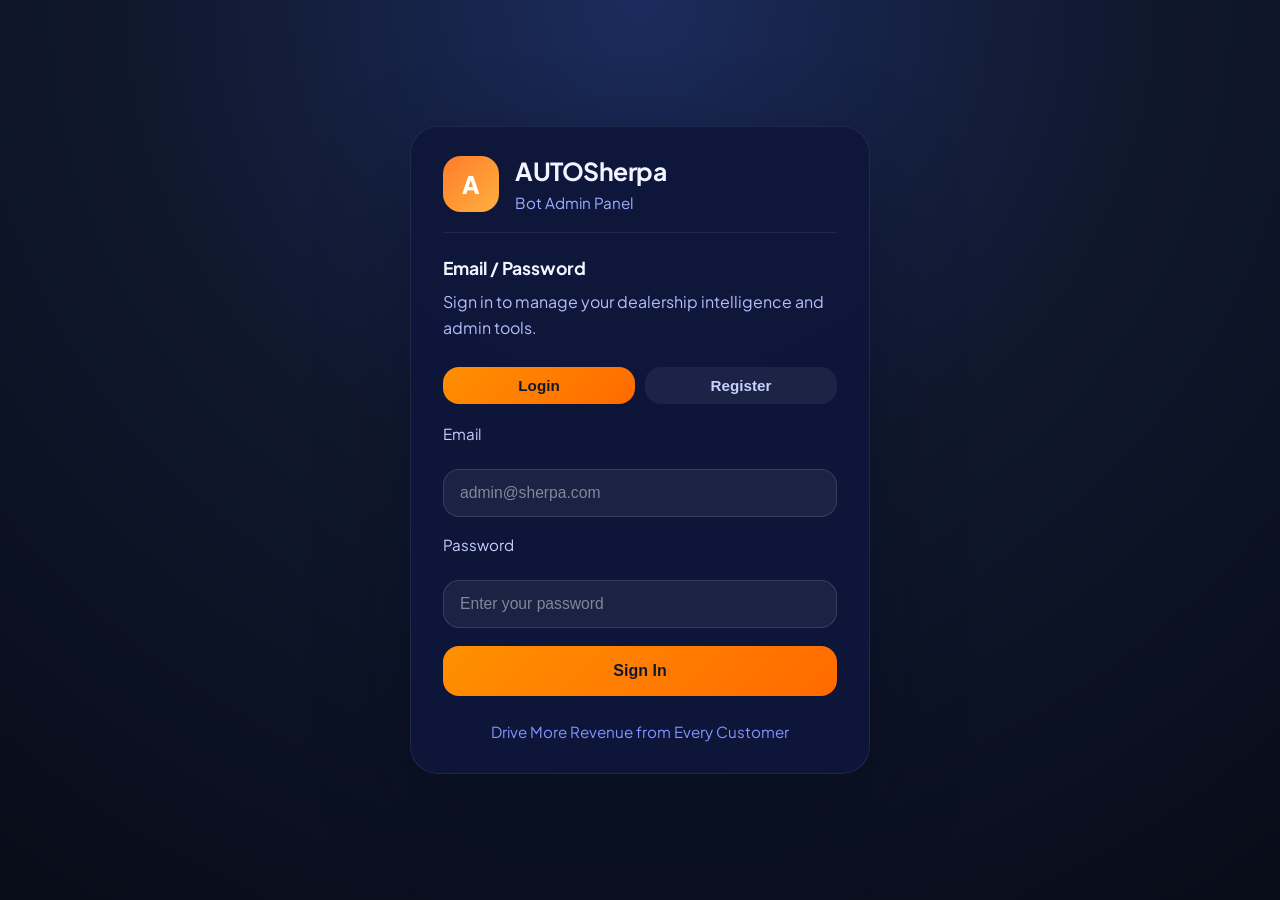
==== frontend/index.html @ aecf089c "Initial commit for AutoSherpa Car Point" ====
<!DOCTYPE html>
<html lang="en">
<head>
  <meta charset="UTF-8">
  <title>AutoSherpa Ops · Modern Dashboard</title>
  <link rel="stylesheet" href="css/index.css">
  <meta name="viewport" content="width=device-width, initial-scale=1.0">
  <link rel="preconnect" href="https://fonts.googleapis.com">
  <link rel="preconnect" href="https://fonts.gstatic.com" crossorigin>
  <link href="https://fonts.googleapis.com/css2?family=Plus+Jakarta+Sans:wght@400;500;600;700;800&display=swap" rel="stylesheet">
</head>
<body>
  <div class="app">
    <div class="sidebar-overlay" id="sidebarOverlay"></div>
    <header class="mobile-header">
      <button class="menu-toggle" id="menuToggle">☰</button>
      <div class="mobile-brand">AutoSherpa</div>
      <div style="width: 24px;"></div> <!-- Spacer -->
    </header>

    <aside class="sidebar">
      <div class="brand">
        <div class="logo">
          <div class="logo-icon">A</div>
          <div class="logo-text">
            AutoSherpa
            <span>Car Point</span>
          </div>
        </div>
      </div>
      
      <nav class="nav">
        <a href="index.html" class="nav-item active">
          <div class="nav-icon">🏠</div>
          <div class="nav-content">
            <strong>Dashboard</strong>
            <small>Overview</small>
          </div>
        </a>

        <a href="sales.html" class="nav-item">
          <div class="nav-icon">🚗</div>
          <div class="nav-content">
            <strong>New Car Inventory</strong>
            <small>List & Upload</small>
          </div>
        </a>

        <a href="usedcar.html" class="nav-item">
          <div class="nav-icon">🚙</div>
          <div class="nav-content">
            <strong>Used Car Inventory</strong>
            <small>Pre-owned</small>
          </div>
        </a>

        <a href="service.html" class="nav-item">
          <div class="nav-icon">🔧</div>
          <div class="nav-content">
            <strong>Service Data</strong>
            <small>History & Reports</small>
          </div>
        </a>

        <a href="insurance.html" class="nav-item">
          <div class="nav-icon">🛡️</div>
          <div class="nav-content">
            <strong>Insurance Data</strong>
            <small>Policies & Renewals</small>
          </div>
        </a>

        <a href="refinancing.html" class="nav-item">
          <div class="nav-icon">💼</div>
          <div class="nav-content">
            <strong>Refinancing</strong>
            <small>Loan Options</small>
          </div>
        </a>

        <a href="history.html" class="nav-item">
          <div class="nav-icon">🕘</div>
          <div class="nav-content">
            <strong>History</strong>
            <small>User Chat Logs</small>
          </div>
        </a>

        <a href="aboutus.html" class="nav-item">
          <div class="nav-icon">ℹ️</div>
          <div class="nav-content">
            <strong>About Us</strong>
            <small>Dealership Info</small>
          </div>
        </a>

        <a href="locations.html" class="nav-item">
          <div class="nav-icon">📍</div>
          <div class="nav-content">
            <strong>Contact & Locations</strong>
            <small>Store Details</small>
          </div>
        </a>
      </nav>
      <div class="sidebar-footer">
        <a href="login.html" class="nav-item logout-item">
          <div class="nav-icon">🚪</div>
          <div class="nav-content">
            <strong>Logout</strong>
            <small>Sign out</small>
          </div>
        </a>
      </div>
    </aside>

    <main class="main">
      <!-- Main Dashboard Overview Container -->
      <div id="dashboardOverview">
        <div class="header">
          <div class="header-flex">
            <div class="header-content">
              <h1>
                Welcome back,
                <span class="header-highlight">AutoSherpa</span>
              </h1>
              <p>Your dealership operations at a glance. Track performance, manage inventory, and drive growth.</p>
              
              <!-- Period Selector -->
              <div class="period-selector">
                <button onclick="changePeriod('today')" class="period-btn active" id="periodTodayBtn">
                  📅 Today
                </button>
                <button onclick="changePeriod('yesterday')" class="period-btn" id="periodYesterdayBtn">
                  📆 Yesterday
                </button>
                <button onclick="changePeriod('week')" class="period-btn" id="periodWeekBtn">
                  📊 Last 7 Days
                </button>
                <button onclick="changePeriod('15days')" class="period-btn" id="period15DaysBtn">
                  📈 Last 15 Days
                </button>
              </div>
            </div>
            <div class="header-right">
              <button class="action-trigger-btn" onclick="showAppointmentsView()">
                <span class="btn-icon">📅</span>
                <span class="btn-text">Test Drives & Appointments</span>
              </button>
            </div>
          </div>
        </div>

        <div class="dashboard-top-card">
          <div class="dash-grid">
            <div class="dash-card">
              <div class="dash-card-heading">🚗 Sales Enquiry</div>
              <div class="dash-card-value" id="salesEnq">0</div>
              <div class="dash-card-trend" id="salesTrend"></div>
            </div>
            <div class="dash-card">
              <div class="dash-card-heading">🚙 Used Car Enquiry</div>
              <div class="dash-card-value" id="usedEnq">0</div>
              <div class="dash-card-trend" id="usedTrend"></div>
            </div>
            <div class="dash-card">
              <div class="dash-card-heading">🔧 Service Enquiry</div>
              <div class="dash-card-value" id="serviceEnq">0</div>
              <div class="dash-card-trend" id="serviceTrend"></div>
            </div>
          </div>

          <div class="dash-grid">
            <div class="dash-card">
              <div class="dash-card-heading">🛡️ Insurance Enquiry</div>
              <div class="dash-card-value" id="insuranceEnq">0</div>
              <div class="dash-card-trend" id="insuranceTrend"></div>
            </div>
            <div class="dash-card">
              <div class="dash-card-heading">💼 Refinancing Enquiry</div>
              <div class="dash-card-value" id="refinancingEnq">0</div>
              <div class="dash-card-trend" id="refinancingTrend"></div>
            </div>
            <div class="dash-card">
              <div class="dash-card-heading">ℹ️ About Us Enquiry</div>
              <div class="dash-card-value" id="aboutUsEnq">0</div>
              <div class="dash-card-trend" id="aboutUsTrend"></div>
            </div>
          </div>

          <div class="dash-grid single-row">
            <div class="dash-card large-card">
              <div class="dash-card-heading">📍 Contact Enquiry</div>
              <div class="dash-card-value" id="contactEnq">0</div>
              <div class="dash-card-trend" id="contactTrend"></div>
            </div>
          </div>
        </div>

        <div class="card trend-card">
          <div class="trend-header">
            <div>
              <span class="eyebrow">Lead Trend</span>
              <div class="lead-count" id="leadCount">0 leads</div>
            </div>
            <div class="trend-caption">Unique customers per day (last 15 days)</div>
          </div>

          <div class="trend-chart">
            <div class="trend-axis-label">Last 15 days</div>
            <div class="trend-bars" id="trendBars"></div>
            <div class="trend-labels" id="trendLabels"></div>
          </div>
        </div>

        <!-- Summary Stats Card -->
        <div class="card summary-card">
          <div class="summary-header">
            <h3>📊 Summary Statistics</h3>
            <span class="last-updated" id="lastUpdated">Last updated: --</span>
          </div>
          <div class="summary-grid">
            <div class="summary-item">
              <div class="summary-label">Total Sessions</div>
              <div class="summary-value" id="totalSessions">--</div>
            </div>
            <div class="summary-item">
              <div class="summary-label">Active Now</div>
              <div class="summary-value" id="activeSessions">--</div>
            </div>
            <div class="summary-item">
              <div class="summary-label">Unique Customers (Period)</div>
              <div class="summary-value" id="uniqueCustomers">--</div>
            </div>
          </div>
        </div>
      </div> <!-- End dashboardOverview -->

      <!-- Dedicated Appointments View -->
      <div id="appointmentsView" class="full-view-container" style="display: none;">
        <div class="view-header">
          <div class="view-header-left">
            <button class="back-btn" onclick="showDashboardOverview()">
              <span class="back-icon">←</span> Back to Dashboard
            </button>
            <div class="view-title">
              <h2>🗓️ Test Drives & Appointments</h2>
              <p>Combined view of all incoming requests across modules</p>
            </div>
          </div>
          <div class="view-actions">
            <button class="refresh-btn-large" onclick="loadActionItems()">
              <span class="refresh-icon">🔄</span> Refresh List
            </button>
          </div>
        </div>

        <div class="view-filters-bar">
          <div class="filter-section">
            <span class="filter-label">Time Period:</span>
            <div class="view-period-selector">
              <button onclick="changeModalPeriod('today')" class="mini-period-btn" id="modalPeriodToday">Today</button>
              <button onclick="changeModalPeriod('yesterday')" class="mini-period-btn" id="modalPeriodYesterday">Yesterday</button>
              <button onclick="changeModalPeriod('week')" class="mini-period-btn" id="modalPeriodWeek">7 Days</button>
              <button onclick="changeModalPeriod('15days')" class="mini-period-btn active" id="modalPeriod15Days">15 Days</button>
            </div>
          </div>
          <div class="filter-section">
            <span class="filter-label">Filter by Module:</span>
            <div class="view-module-tabs">
              <button onclick="filterModalByModule('all')" class="tab-btn active" id="tabAll">All Items</button>
              <button onclick="filterModalByModule('sales')" class="tab-btn" id="tabSales">New Cars</button>
              <button onclick="filterModalByModule('used_cars')" class="tab-btn" id="tabUsed">Used Cars</button>
              <button onclick="filterModalByModule('insurance')" class="tab-btn" id="tabInsurance">Insurance</button>
              <button onclick="filterModalByModule('service')" class="tab-btn" id="tabService">Service</button>
              <button onclick="filterModalByModule('refinancing')" class="tab-btn" id="tabRefinancing">Refinancing</button>
            </div>
          </div>
        </div>

        <div class="view-table-container">
          <div id="actionItemsContainer" class="action-items-list-view">
            <div class="empty-state">Loading data...</div>
          </div>
        </div>
      </div>
    </main>
  </div>
  
  <script src="js/config.js?v=1.2"></script>
  <script src="js/index.js"></script>
<script src="js/mobile.js"></script>
</body>
</html>
---- frontend/css/index.css ----
:root {
  /* Vibrant Modern Color System */
  --primary-50: #eef2ff;
  --primary-100: #e0e7ff;
  --primary-500: #3b5b9b;
  --primary-600: #2c4c8c;
  --primary-700: #1e3a7a;
  
  --neutral-50: #fafbfc;
  --neutral-100: #f5f7fa;
  --neutral-200: #eef2f6;
  --neutral-300: #e2e8f0;
  --neutral-400: #cbd5e1;
  --neutral-500: #94a3b8;
  --neutral-600: #64748b;
  --neutral-700: #475569;
  --neutral-800: #1e293b;
  --neutral-900: #0f172a;
  
  --card-sales: linear-gradient(135deg, #667eea 0%, #764ba2 100%);
  --card-used: linear-gradient(135deg, #f093fb 0%, #f5576c 100%);
  --card-service: linear-gradient(135deg, #4facfe 0%, #00f2fe 100%);
  --card-insurance: linear-gradient(135deg, #43e97b 0%, #38f9d7 100%);
  --card-refinancing: linear-gradient(135deg, #fa709a 0%, #fee140 100%);
  --card-about: linear-gradient(135deg, #30cfd0 0%, #330867 100%);
  --card-contact: linear-gradient(135deg, #a8edea 0%, #fed6e3 100%);
  --card-general: linear-gradient(135deg, #a1c4fd 0%, #c2e9fb 100%);
  
  --success: #2e7d67;
  --warning: #c48b56;
  --error: #b55464;
  
  --glass-bg: rgba(255, 255, 255, 0.85);
  --glass-border: rgba(255, 255, 255, 0.5);
  --glass-shadow: 0 25px 50px -12px rgba(0, 0, 0, 0.15);
  
  --gradient-primary: linear-gradient(135deg, #3b5b9b 0%, #2c4c8c 100%);
  --gradient-accent: linear-gradient(135deg, #9b8b7c 0%, #8a7a6b 100%);
  --gradient-light: linear-gradient(135deg, #ffffff 0%, #f8fafc 100%);
}

* {
  margin: 0;
  padding: 0;
  box-sizing: border-box;
}

body {
  font-family: 'Plus Jakarta Sans', 'Inter', -apple-system, BlinkMacSystemFont, sans-serif;
  background: linear-gradient(135deg, #f5f9ff 0%, #e8f4ff 50%, #f0f8ff 100%);
  color: var(--neutral-800);
  min-height: 100vh;
  line-height: 1.5;
  -webkit-font-smoothing: antialiased;
}

/* Layout */
.app {
  display: flex;
  min-height: 100vh;
  position: relative;
}

/* Modern Sidebar */
.sidebar {
  width: 260px;
  background: linear-gradient(180deg, #004aad 0%, #0052cc 50%, #003d99 100%);
  color: #ffffff;
  padding: 32px 20px;
  position: sticky;
  top: 0;
  height: 100vh;
  overflow-y: auto;
  box-shadow: 4px 0 35px -15px rgba(0, 82, 204, 0.35);
  z-index: 10;
  display: flex;
  flex-direction: column;
  justify-content: space-between;
}

.brand {
  margin-bottom: 40px;
}

.logo {
  display: flex;
  align-items: center;
  gap: 14px;
}

.logo-icon {
  width: 44px;
  height: 44px;
  background: linear-gradient(135deg, #00d4ff 0%, #0099ff 100%);
  border-radius: 14px;
  display: flex;
  align-items: center;
  justify-content: center;
  color: white;
  font-size: 22px;
  font-weight: 800;
}

.logo-text {
  font-size: 20px;
  font-weight: 700;
  letter-spacing: -0.5px;
  color: #ffffff;
}

.logo-text span {
  display: block;
  font-size: 12px;
  font-weight: 500;
  color: rgba(255, 255, 255, 0.72);
  margin-top: 4px;
}

/* Navigation */
.nav {
  display: flex;
  flex-direction: column;
  gap: 10px;
}

.nav-item {
  display: flex;
  align-items: center;
  gap: 16px;
  padding: 14px 16px;
  border-radius: 18px;
  text-decoration: none;
  color: rgba(255, 255, 255, 0.95);
  transition: all 0.25s ease;
  position: relative;
  background: rgba(255, 255, 255, 0.08);
  border: 1px solid transparent;
}

.nav-icon {
  width: 36px;
  height: 36px;
  background: rgba(255, 255, 255, 0.08);
  border-radius: 12px;
  display: flex;
  align-items: center;
  justify-content: center;
  font-size: 18px;
  transition: all 0.25s ease;
}

.nav-content {
  flex: 1;
}

.nav-content strong {
  display: block;
  font-weight: 700;
  font-size: 15px;
  margin-bottom: 2px;
  color: #f8fbff;
}

.nav-content small {
  display: block;
  font-size: 11px;
  color: rgba(255, 255, 255, 0.64);
  font-weight: 500;
  letter-spacing: 0.3px;
  text-transform: uppercase;
}

.nav-item:hover {
  background: rgba(255, 255, 255, 0.12);
  transform: translateX(4px);
}

.nav-item:hover .nav-icon {
  background: rgba(255, 255, 255, 0.18);
}

.nav-item.active {
  background: white;
  color: var(--primary-700);
  border-color: rgba(255, 255, 255, 0.18);
}

.nav-item.active .nav-icon {
  background: var(--gradient-primary);
  color: white;
}

.nav-item.active .nav-content strong {
  color: var(--primary-700);
}

.nav-item.active .nav-content small {
  color: var(--neutral-500);
}

.sidebar-footer {
  margin-top: 24px;
  padding-top: 20px;
  border-top: 1px solid rgba(255, 255, 255, 0.08);
}

.logout-item {
  background: rgba(255, 255, 255, 0.08);
}

.logout-item:hover {
  background: rgba(255, 255, 255, 0.16);
}

/* Main Content */
.main {
  flex: 1;
  padding: 40px;
  background: transparent;
  position: relative;
  overflow-x: hidden;
}

.main::before {
  content: '';
  position: absolute;
  top: 0;
  left: 0;
  right: 0;
  height: 420px;
  background: radial-gradient(circle at top right, rgba(0, 82, 204, 0.12), transparent 32%),
              linear-gradient(180deg, rgba(200, 220, 255, 0.5) 0%, rgba(240, 248, 255, 0.7) 100%);
  pointer-events: none;
  z-index: -1;
}

/* Header */
.header {
  position: relative;
  z-index: 1;
  margin-bottom: 48px;
}

.header-content {
  max-width: 800px;
}

.header h1 {
  font-size: 44px;
  font-weight: 800;
  letter-spacing: -1.5px;
  line-height: 1.2;
  margin-bottom: 16px;
  color: #0a1f42;
}

.header-highlight {
  background: linear-gradient(135deg, #0052cc 0%, #0066ff 100%);
  -webkit-background-clip: text;
  -webkit-text-fill-color: transparent;
  background-clip: text;
  display: inline-block;
}

.header p {
  font-size: 18px;
  color: #2d3e50;
  font-weight: 500;
  max-width: 600px;
  line-height: 1.7;
}

/* Period Selector Styles */
.period-selector {
  display: flex;
  gap: 12px;
  margin-top: 20px;
  flex-wrap: wrap;
}

.period-btn {
  padding: 10px 20px;
  border-radius: 999px;
  border: 1.5px solid #cbd5e1;
  background: white;
  font-size: 13px;
  font-weight: 600;
  font-family: 'Plus Jakarta Sans', system-ui, sans-serif;
  cursor: pointer;
  color: #475569;
  transition: all 0.2s ease;
}

.period-btn:hover {
  border-color: #0052cc;
  color: #0052cc;
  transform: translateY(-2px);
  box-shadow: 0 4px 12px rgba(0, 82, 204, 0.15);
}

.period-btn.active {
  background: linear-gradient(135deg, #0052cc 0%, #0066ff 100%);
  color: white;
  border-color: transparent;
  box-shadow: 0 4px 14px rgba(0, 82, 204, 0.3);
}

/* Stats Section */
.stats-grid {
  display: grid;
  grid-template-columns: repeat(4, 1fr);
  gap: 24px;
  margin-bottom: 48px;
  position: relative;
  z-index: 1;
}

.stat-card {
  background: white;
  border-radius: 28px;
  padding: 24px;
  box-shadow: var(--glass-shadow);
  border: 1px solid var(--neutral-200);
  transition: all 0.3s ease;
  position: relative;
  overflow: hidden;
}

.stat-card::before {
  content: '';
  position: absolute;
  top: 0;
  left: 0;
  right: 0;
  height: 4px;
  background: var(--gradient-primary);
  opacity: 0;
  transition: opacity 0.3s ease;
}

.stat-card:hover {
  transform: translateY(-5px);
  box-shadow: 0 30px 60px -20px rgba(59, 91, 155, 0.2);
}

.stat-card:hover::before {
  opacity: 1;
}

.stat-icon {
  width: 48px;
  height: 48px;
  background: var(--neutral-100);
  border-radius: 16px;
  display: flex;
  align-items: center;
  justify-content: center;
  font-size: 24px;
  margin-bottom: 20px;
  color: var(--primary-500);
}

.stat-value {
  font-size: 32px;
  font-weight: 800;
  color: var(--neutral-900);
  margin-bottom: 4px;
  letter-spacing: -0.5px;
}

.stat-label {
  font-size: 14px;
  color: var(--neutral-500);
  font-weight: 500;
  text-transform: uppercase;
  letter-spacing: 0.5px;
}

.stat-trend {
  display: inline-block;
  padding: 4px 8px;
  background: var(--neutral-100);
  border-radius: 20px;
  font-size: 12px;
  font-weight: 600;
  margin-top: 12px;
  color: var(--success);
}

.stat-trend.positive {
  color: var(--success);
}

/* Cards Grid */
.cards {
  display: grid;
  grid-template-columns: repeat(3, 1fr);
  gap: 30px;
  position: relative;
  z-index: 1;
}

.card {
  background: white;
  border-radius: 32px;
  padding: 32px;
  text-decoration: none;
  color: inherit;
  box-shadow: var(--glass-shadow);
  border: 1px solid var(--neutral-200);
  transition: all 0.4s cubic-bezier(0.34, 1.56, 0.64, 1);
  position: relative;
  display: flex;
  flex-direction: column;
  gap: 16px;
}

.card-badge {
  position: absolute;
  top: 24px;
  right: 24px;
  padding: 6px 12px;
  background: var(--neutral-100);
  border-radius: 40px;
  font-size: 12px;
  font-weight: 600;
  color: var(--neutral-600);
  letter-spacing: 0.3px;
}

.card-icon {
  width: 64px;
  height: 64px;
  background: var(--neutral-100);
  border-radius: 20px;
  display: flex;
  align-items: center;
  justify-content: center;
  font-size: 32px;
  margin-bottom: 8px;
  transition: all 0.3s ease;
}

.card:hover .card-icon {
  background: var(--gradient-primary);
  color: white;
  transform: scale(1.1) rotate(5deg);
}

.card h3 {
  font-size: 28px;
  font-weight: 700;
  color: var(--neutral-900);
  letter-spacing: -0.5px;
  margin-bottom: 4px;
}

.card p {
  color: var(--neutral-600);
  font-size: 16px;
  line-height: 1.7;
  margin-bottom: 16px;
}

.card-features {
  list-style: none;
  padding: 0;
  margin-top: auto;
}

.card-features li {
  display: flex;
  align-items: center;
  gap: 8px;
  font-size: 14px;
  color: var(--neutral-600);
  padding: 8px 0;
  border-bottom: 1px solid var(--neutral-100);
}

.card-features li:last-child {
  border-bottom: none;
}

.card-features li::before {
  content: "✓";
  color: var(--primary-500);
  font-weight: 700;
}

.card-footer {
  margin-top: 24px;
  display: flex;
  align-items: center;
  gap: 12px;
  color: var(--primary-500);
  font-weight: 600;
  font-size: 15px;
}

.card-footer span {
  transition: transform 0.3s ease;
}

.card:hover .card-footer span {
  transform: translateX(8px);
}

.card:hover {
  transform: translateY(-12px) scale(1.02);
  border-color: var(--primary-100);
  box-shadow: 0 40px 80px -20px rgba(59, 91, 155, 0.3);
}

/* Dashboard enquiry section */
.dashboard-top-card {
  background: transparent;
  border-radius: 0;
  padding: 0;
  box-shadow: none;
  margin-bottom: 32px;
}

.dash-grid {
  display: grid;
  grid-template-columns: repeat(3, minmax(0, 1fr));
  gap: 24px;
  margin-bottom: 24px;
}

.dash-grid.single-row {
  grid-template-columns: 1fr;
}

.dash-card {
  background: white;
  border-radius: 28px;
  padding: 32px 28px;
  min-height: 140px;
  display: flex;
  flex-direction: column;
  justify-content: space-between;
  border: none;
  box-shadow: 0 20px 40px -10px rgba(0, 0, 0, 0.1);
  transition: all 0.4s cubic-bezier(0.34, 1.56, 0.64, 1);
  position: relative;
  overflow: hidden;
}

.dash-card::before {
  content: '';
  position: absolute;
  top: 0;
  left: 0;
  right: 0;
  height: 6px;
  background: var(--card-sales);
}

.dash-card:nth-child(1)::before {
  background: var(--card-sales);
}

.dash-card:nth-child(2)::before {
  background: var(--card-used);
}

.dash-card:nth-child(3)::before {
  background: var(--card-service);
}

.dash-card:nth-child(4)::before {
  background: var(--card-insurance);
}

.dash-card:nth-child(5)::before {
  background: var(--card-refinancing);
}

.dash-card:nth-child(6)::before {
  background: var(--card-about);
}

.dash-card.large-card::before {
  background: var(--card-contact);
}

.dash-card:hover {
  transform: translateY(-8px);
  box-shadow: 0 30px 60px -15px rgba(0, 0, 0, 0.25);
}

.dash-card.large-card {
  grid-column: 1 / -1;
  min-height: 140px;
}

.dash-card-heading {
  font-size: 15px;
  font-weight: 700;
  color: var(--neutral-700);
  margin-bottom: 16px;
  letter-spacing: 0.3px;
  text-transform: uppercase;
  display: flex;
  align-items: center;
  gap: 8px;
}

.dash-card-value {
  font-size: 42px;
  font-weight: 900;
  background: linear-gradient(135deg, #667eea 0%, #764ba2 100%);
  -webkit-background-clip: text;
  -webkit-text-fill-color: transparent;
  background-clip: text;
  line-height: 1.2;
}

.dash-card-trend {
  font-size: 12px;
  margin-top: 12px;
  padding-top: 8px;
  border-top: 1px solid var(--neutral-200);
  color: var(--neutral-500);
}

.dash-card-trend.up {
  color: #10b981;
}

.dash-card-trend.down {
  color: #ef4444;
}

/* Trend Card */
.trend-card {
  background: white;
  border: none;
  border-radius: 32px;
  padding: 32px;
  box-shadow: 0 20px 40px -10px rgba(0, 0, 0, 0.1);
  position: relative;
  overflow: hidden;
  margin-bottom: 24px;
}

.trend-card::before {
  content: '';
  position: absolute;
  top: 0;
  left: 0;
  width: 100%;
  height: 6px;
  background: linear-gradient(90deg, #667eea 0%, #764ba2 50%, #38f9d7 100%);
}

.trend-header {
  display: flex;
  justify-content: space-between;
  align-items: flex-end;
  gap: 20px;
  margin-bottom: 24px;
  flex-wrap: wrap;
}

.eyebrow {
  display: inline-block;
  text-transform: uppercase;
  letter-spacing: 0.16em;
  color: var(--neutral-500);
  font-size: 12px;
  margin-bottom: 8px;
}

.lead-count {
  font-size: 38px;
  font-weight: 900;
  color: var(--primary-700);
}

.trend-caption {
  font-size: 14px;
  color: var(--neutral-500);
}

.trend-chart {
  padding: 24px 0 0;
}

.trend-axis-label {
  font-weight: 600;
  color: var(--neutral-700);
  margin-bottom: 18px;
}

.trend-bars {
  display: grid;
  grid-template-columns: repeat(15, minmax(0, 1fr));
  gap: 10px;
  align-items: end;
  height: 180px;
  margin-bottom: 18px;
}

.trend-bar {
  background: #dbe8ff;
  border-radius: 18px 18px 0 0;
  position: relative;
  transition: all 0.3s ease;
  cursor: pointer;
}

.trend-bar:hover {
  opacity: 0.8;
  transform: scaleY(1.02);
}

.trend-bar.active-bar {
  background: linear-gradient(180deg, #3b5b9b 0%, #2c4c8c 100%);
}

.trend-labels {
  display: grid;
  grid-template-columns: repeat(15, minmax(0, 1fr));
  gap: 10px;
  font-size: 10px;
  color: var(--neutral-500);
  text-align: center;
}

.trend-labels span {
  transform: rotate(-45deg);
  transform-origin: top left;
  white-space: nowrap;
  cursor: pointer;
}

.trend-labels span:hover {
  color: var(--primary-500);
  font-weight: 600;
}

/* Summary Card Styles */
.summary-card {
  margin-top: 24px;
}

.summary-header {
  display: flex;
  justify-content: space-between;
  align-items: center;
  margin-bottom: 20px;
  flex-wrap: wrap;
  gap: 12px;
}

.summary-header h3 {
  margin-bottom: 0;
  font-size: 18px;
  font-weight: 700;
}

.last-updated {
  font-size: 12px;
  color: var(--neutral-500);
  font-weight: 500;
}

.summary-grid {
  display: grid;
  grid-template-columns: repeat(3, 1fr);
  gap: 20px;
}

.summary-item {
  text-align: center;
  padding: 16px;
  background: var(--neutral-50);
  border-radius: 16px;
  transition: all 0.3s ease;
}

.summary-item:hover {
  transform: translateY(-2px);
  box-shadow: 0 4px 12px rgba(0, 0, 0, 0.05);
}

.summary-label {
  font-size: 12px;
  color: var(--neutral-500);
  font-weight: 600;
  text-transform: uppercase;
  letter-spacing: 0.5px;
  margin-bottom: 8px;
}

.summary-value {
  font-size: 28px;
  font-weight: 800;
  color: var(--neutral-900);
}

/* Quick Actions */
.quick-actions {
  margin-top: 48px;
  padding: 32px;
  background: white;
  border-radius: 32px;
  border: 1px solid var(--neutral-200);
  position: relative;
  z-index: 1;
}

.quick-actions h4 {
  font-size: 18px;
  font-weight: 600;
  color: var(--neutral-700);
  margin-bottom: 20px;
  letter-spacing: -0.3px;
}

.actions-grid {
  display: grid;
  grid-template-columns: repeat(4, 1fr);
  gap: 16px;
}

.action-button {
  display: flex;
  align-items: center;
  gap: 12px;
  padding: 16px;
  background: var(--neutral-50);
  border-radius: 20px;
  text-decoration: none;
  color: var(--neutral-700);
  transition: all 0.3s ease;
  border: 1px solid transparent;
}

.action-button:hover {
  background: white;
  border-color: var(--primary-100);
  transform: translateY(-3px);
  box-shadow: 0 15px 30px -15px rgba(59, 91, 155, 0.2);
}

.action-icon {
  width: 40px;
  height: 40px;
  background: white;
  border-radius: 12px;
  display: flex;
  align-items: center;
  justify-content: center;
  font-size: 20px;
}

.action-text {
  font-weight: 600;
  font-size: 14px;
}

.inline-actions,
.module-action-buttons {
  display: flex;
  flex-wrap: wrap;
  gap: 12px;
  margin-top: 8px;
}

.secondary {
  border: 1px solid rgba(15, 23, 42, 0.08);
  background: white;
  color: var(--neutral-800);
  border-radius: 16px;
  padding: 12px 18px;
  font-weight: 600;
  cursor: pointer;
  transition: all 0.2s ease;
}

.secondary:hover {
  background: #f8fafc;
}

.small-text {
  color: var(--neutral-500);
  margin-top: 8px;
  display: block;
  font-size: 0.95rem;
}

.action-card {
  margin-top: 32px;
  padding: 24px;
  background: white;
  border-radius: 28px;
  border: 1px solid var(--neutral-200);
}

.action-header {
  display: flex;
  align-items: flex-start;
  justify-content: space-between;
  gap: 16px;
}

.action-table-wrapper {
  overflow-x: auto;
  margin-top: 20px;
}

.action-table {
  width: 100%;
  border-collapse: collapse;
  min-width: 860px;
}

.action-table th,
.action-table td {
  padding: 14px 16px;
  border-bottom: 1px solid var(--neutral-200);
  text-align: left;
  font-size: 0.95rem;
}

.action-table th {
  background: var(--neutral-100);
  color: var(--neutral-700);
  font-weight: 700;
  letter-spacing: 0.04em;
  text-transform: uppercase;
}

.action-table tr:hover {
  background: rgba(59, 91, 155, 0.05);
}

.action-items .empty-state {
  padding: 36px 20px;
  text-align: center;
  color: var(--neutral-500);
  font-size: 0.98rem;
}

.hidden {
  display: none !important;
}

/* Loading Animation */
@keyframes pulse {
  0%, 100% { opacity: 1; }
  50% { opacity: 0.5; }
}

.loading {
  animation: pulse 1.5s ease-in-out infinite;
}

/* Tooltip Styles */
[data-tooltip] {
  position: relative;
  cursor: help;
}

[data-tooltip]:before {
  content: attr(data-tooltip);
  position: absolute;
  bottom: 100%;
  left: 50%;
  transform: translateX(-50%);
  padding: 6px 12px;
  background: #1e293b;
  color: white;
  font-size: 12px;
  border-radius: 8px;
  white-space: nowrap;
  display: none;
  z-index: 100;
}

[data-tooltip]:hover:before {
  display: block;
}

/* Responsive */
@media (max-width: 1200px) {
  .stats-grid {
    grid-template-columns: repeat(2, 1fr);
  }
  
  .cards {
    grid-template-columns: repeat(2, 1fr);
  }
  
  .actions-grid {
    grid-template-columns: repeat(2, 1fr);
  }
  
  .summary-grid {
    grid-template-columns: repeat(2, 1fr);
  }
}

@media (max-width: 900px) {
  .sidebar {
    display: none;
  }
  
  .main {
    padding: 24px;
  }
  
  .header h1 {
    font-size: 36px;
  }
  
  .cards {
    grid-template-columns: 1fr;
  }
  
  .stats-grid {
    grid-template-columns: 1fr;
  }
  
  .actions-grid {
    grid-template-columns: 1fr;
  }
  
  .dash-grid {
    grid-template-columns: 1fr;
    gap: 16px;
  }
  
  .summary-grid {
    grid-template-columns: 1fr;
    gap: 12px;
  }
  
  .period-selector {
    justify-content: center;
  }
  
  .period-btn {
    padding: 8px 16px;
    font-size: 12px;
  }
  
  .trend-header {
    flex-direction: column;
    align-items: flex-start;
  }
  
  .lead-count {
    font-size: 28px;
  }
}

@media (max-width: 480px) {
  .header h1 {
    font-size: 32px;
  }
  
  .card {
    padding: 24px;
  }
  
  .dash-card {
    padding: 20px;
  }
  
  .dash-card-value {
    font-size: 32px;
  }
  
  .summary-value {
    font-size: 22px;
  }
  
  .trend-bars {
    gap: 6px;
    height: 140px;
  }
  
  .trend-labels {
    gap: 6px;
    font-size: 8px;
  }
}

/* Animations */
@keyframes slideIn {
  from {
    opacity: 0;
    transform: translateY(30px);
  }
  to {
    opacity: 1;
    transform: translateY(0);
  }
}

.stat-card, .card, .action-button, .dash-card, .summary-item {
  animation: slideIn 0.5s ease forwards;
  opacity: 0;
}

.stat-card:nth-child(1) { animation-delay: 0.1s; }
.stat-card:nth-child(2) { animation-delay: 0.2s; }
.stat-card:nth-child(3) { animation-delay: 0.3s; }
.stat-card:nth-child(4) { animation-delay: 0.4s; }
.card:nth-child(1) { animation-delay: 0.2s; }
.card:nth-child(2) { animation-delay: 0.3s; }
.card:nth-child(3) { animation-delay: 0.4s; }
.dash-card:nth-child(1) { animation-delay: 0.1s; }
.dash-card:nth-child(2) { animation-delay: 0.15s; }
.dash-card:nth-child(3) { animation-delay: 0.2s; }
.dash-card:nth-child(4) { animation-delay: 0.25s; }
.dash-card:nth-child(5) { animation-delay: 0.3s; }
.dash-card:nth-child(6) { animation-delay: 0.35s; }
.dash-card:nth-child(7) { animation-delay: 0.4s; }

/* New Dashboard Header Flex */
.header-flex {
  display: flex;
  justify-content: space-between;
  align-items: flex-start;
  gap: 24px;
}

.header-right {
  flex-shrink: 0;
  padding-top: 10px;
}

.action-trigger-btn {
  display: flex;
  align-items: center;
  gap: 12px;
  padding: 16px 28px;
  background: white;
  border: 1.5px solid #0052cc;
  border-radius: 20px;
  color: #0052cc;
  font-family: 'Plus Jakarta Sans', sans-serif;
  font-weight: 700;
  font-size: 15px;
  cursor: pointer;
  transition: all 0.3s cubic-bezier(0.34, 1.56, 0.64, 1);
  box-shadow: 0 10px 25px -5px rgba(0, 82, 204, 0.1);
}

.action-trigger-btn:hover {
  background: #0052cc;
  color: white;
  transform: translateY(-4px);
  box-shadow: 0 20px 35px -10px rgba(0, 82, 204, 0.3);
}

.action-trigger-btn .btn-icon {
  font-size: 20px;
}

/* Modal Styles */
.modal {
  display: none;
  position: fixed;
  z-index: 1000;
  left: 0;
  top: 0;
  width: 100%;
  height: 100%;
  overflow: auto;
  background-color: rgba(15, 23, 42, 0.6);
  backdrop-filter: blur(8px);
  animation: fadeIn 0.3s ease;
}

@keyframes fadeIn {
  from { opacity: 0; }
  to { opacity: 1; }
}

.modal-content {
  background: white;
  margin: 5vh auto;
  width: 90%;
  max-width: 1100px;
  border-radius: 32px;
  padding: 0;
  box-shadow: 0 30px 100px rgba(0, 0, 0, 0.25);
  animation: modalScaleUp 0.4s cubic-bezier(0.34, 1.56, 0.64, 1);
  overflow: hidden;
  display: flex;
  flex-direction: column;
  max-height: 90vh;
}

@keyframes modalScaleUp {
  from { transform: scale(0.9) translateY(40px); opacity: 0; }
  to { transform: scale(1) translateY(0); opacity: 1; }
}

.modal-header {
  padding: 24px 32px;
  display: flex;
  justify-content: space-between;
  align-items: center;
  border-bottom: 1px solid var(--neutral-100);
}

.modal-header h2 {
  font-size: 22px;
  font-weight: 800;
  color: #0a1f42;
  margin-bottom: 4px;
}

.modal-header p {
  font-size: 14px;
  color: var(--neutral-500);
  font-weight: 500;
}

.close-modal {
  font-size: 32px;
  font-weight: 400;
  color: var(--neutral-400);
  cursor: pointer;
  width: 44px;
  height: 44px;
  display: flex;
  align-items: center;
  justify-content: center;
  border-radius: 50%;
  transition: all 0.2s ease;
}

.close-modal:hover {
  background: var(--neutral-100);
  color: var(--neutral-800);
}

.modal-filters {
  padding: 16px 32px;
  background: var(--neutral-50);
  display: flex;
  justify-content: space-between;
  align-items: center;
  border-bottom: 1px solid var(--neutral-100);
  gap: 20px;
  flex-wrap: wrap;
}

.modal-filter-group {
  display: flex;
  flex-direction: column;
  gap: 12px;
}

.modal-module-tabs {
  display: flex;
  gap: 6px;
  background: rgba(15, 23, 42, 0.05);
  padding: 4px;
  border-radius: 14px;
}

.tab-btn {
  padding: 6px 14px;
  border-radius: 10px;
  border: none;
  background: transparent;
  font-size: 13px;
  font-weight: 700;
  color: var(--neutral-600);
  cursor: pointer;
  transition: all 0.2s ease;
}

.tab-btn:hover {
  background: rgba(255, 255, 255, 0.5);
  color: var(--neutral-800);
}

.tab-btn.active {
  background: white;
  color: #0052cc;
  box-shadow: 0 2px 8px rgba(0, 0, 0, 0.08);
}

.modal-period-selector {
  display: flex;
  gap: 8px;
}

.mini-period-btn {
  padding: 8px 16px;
  border-radius: 12px;
  border: 1px solid var(--neutral-300);
  background: white;
  font-size: 13px;
  font-weight: 600;
  color: var(--neutral-600);
  cursor: pointer;
  transition: all 0.2s ease;
}

.mini-period-btn:hover {
  border-color: #0052cc;
  color: #0052cc;
}

.mini-period-btn.active {
  background: #0052cc;
  color: white;
  border-color: #0052cc;
}

.refresh-btn {
  background: none;
  border: none;
  font-weight: 700;
  color: #0052cc;
  cursor: pointer;
  font-size: 14px;
  padding: 8px 12px;
  border-radius: 8px;
  transition: background 0.2s ease;
}

.refresh-btn:hover {
  background: rgba(0, 82, 204, 0.05);
}

.action-items-modal {
  flex: 1;
  overflow-y: auto;
  padding: 24px 32px;
}

.table-premium {
  width: 100%;
  border-collapse: separate;
  border-spacing: 0;
}

.table-premium th {
  position: sticky;
  top: 0;
  background: white;
  z-index: 2;
  text-align: left;
  padding: 16px;
  font-size: 13px;
  font-weight: 700;
  text-transform: uppercase;
  letter-spacing: 0.05em;
  color: var(--neutral-500);
  border-bottom: 2px solid var(--neutral-100);
}

.table-premium td {
  padding: 18px 16px;
  border-bottom: 1px solid var(--neutral-100);
  font-size: 14px;
  font-weight: 500;
  color: var(--neutral-800);
}

.table-premium tr:hover td {
  background: var(--neutral-50);
}

.badge-module {
  padding: 6px 12px;
  border-radius: 8px;
  font-size: 11px;
  font-weight: 700;
  text-transform: uppercase;
  display: inline-block;
}

.badge-sales { background: #eef2ff; color: #4338ca; }
.badge-used_cars { background: #fff1f2; color: #be123c; }
.badge-service { background: #f0fdf4; color: #15803d; }
.badge-insurance { background: #fdfcea; color: #a16207; }
.badge-refinancing { background: #faf5ff; color: #7e22ce; }

.customer-name {
  font-weight: 700;
  color: #0c1c3a;
  display: block;
}

.customer-phone {
  font-size: 12px;
  color: var(--neutral-500);
  font-weight: 500;
}

.location-tag {
  display: flex;
  align-items: center;
  gap: 4px;
  color: var(--neutral-600);
}

.item-type-label {
  padding: 4px 10px;
  margin-bottom: 4px;
}

.modal-header p {
  font-size: 14px;
  color: var(--neutral-500);
  font-weight: 500;
}

.close-modal {
  font-size: 32px;
  font-weight: 400;
  color: var(--neutral-400);
  cursor: pointer;
  width: 44px;
  height: 44px;
  display: flex;
  align-items: center;
  justify-content: center;
  border-radius: 50%;
  transition: all 0.2s ease;
}

.close-modal:hover {
  background: var(--neutral-100);
  color: var(--neutral-800);
}

.modal-filters {
  padding: 16px 32px;
  background: var(--neutral-50);
  display: flex;
  justify-content: space-between;
  align-items: center;
  border-bottom: 1px solid var(--neutral-100);
  gap: 20px;
  flex-wrap: wrap;
}

.modal-filter-group {
  display: flex;
  flex-direction: column;
  gap: 12px;
}

.modal-module-tabs {
  display: flex;
  gap: 6px;
  background: rgba(15, 23, 42, 0.05);
  padding: 4px;
  border-radius: 14px;
}

.tab-btn {
  padding: 6px 14px;
  border-radius: 10px;
  border: none;
  background: transparent;
  font-size: 13px;
  font-weight: 700;
  color: var(--neutral-600);
  cursor: pointer;
  transition: all 0.2s ease;
}

.tab-btn:hover {
  background: rgba(255, 255, 255, 0.5);
  color: var(--neutral-800);
}

.tab-btn.active {
  background: white;
  color: #0052cc;
  box-shadow: 0 2px 8px rgba(0, 0, 0, 0.08);
}

.modal-period-selector {
  display: flex;
  gap: 8px;
}

.mini-period-btn {
  padding: 8px 16px;
  border-radius: 12px;
  border: 1px solid var(--neutral-300);
  background: white;
  font-size: 13px;
  font-weight: 600;
  color: var(--neutral-600);
  cursor: pointer;
  transition: all 0.2s ease;
}

.mini-period-btn:hover {
  border-color: #0052cc;
  color: #0052cc;
}

.mini-period-btn.active {
  background: #0052cc;
  color: white;
  border-color: #0052cc;
}

.refresh-btn {
  background: none;
  border: none;
  font-weight: 700;
  color: #0052cc;
  cursor: pointer;
  font-size: 14px;
  padding: 8px 12px;
  border-radius: 8px;
  transition: background 0.2s ease;
}

.refresh-btn:hover {
  background: rgba(0, 82, 204, 0.05);
}

.action-items-modal {
  flex: 1;
  overflow-y: auto;
  padding: 24px 32px;
}

.table-premium {
  width: 100%;
  border-collapse: separate;
  border-spacing: 0;
}

.table-premium th {
  position: sticky;
  top: 0;
  background: white;
  z-index: 2;
  text-align: left;
  padding: 16px;
  font-size: 13px;
  font-weight: 700;
  text-transform: uppercase;
  letter-spacing: 0.05em;
  color: var(--neutral-500);
  border-bottom: 2px solid var(--neutral-100);
}

.table-premium td {
  padding: 18px 16px;
  border-bottom: 1px solid var(--neutral-100);
  font-size: 14px;
  font-weight: 500;
  color: var(--neutral-800);
}

.table-premium tr:hover td {
  background: var(--neutral-50);
}

.badge-module {
  padding: 6px 12px;
  border-radius: 8px;
  font-size: 11px;
  font-weight: 700;
  text-transform: uppercase;
  display: inline-block;
}

.badge-sales { background: #eef2ff; color: #4338ca; }
.badge-used_cars { background: #fff1f2; color: #be123c; }
.badge-service { background: #f0fdf4; color: #15803d; }
.badge-insurance { background: #fdfcea; color: #a16207; }
.badge-refinancing { background: #faf5ff; color: #7e22ce; }

.customer-name {
  font-weight: 700;
  color: #0c1c3a;
  display: block;
}

.customer-phone {
  font-size: 12px;
  color: var(--neutral-500);
  font-weight: 500;
}

.location-tag {
  display: flex;
  align-items: center;
  gap: 4px;
  color: var(--neutral-600);
}

.item-type-label {
  padding: 4px 10px;
  background: var(--neutral-100);
  border-radius: 6px;
  font-size: 12px;
  font-weight: 600;
}.vehicle-no-tag { background: #fdf2f8; color: #9d174d; padding: 4px 10px; border-radius: 8px; font-family: 'JetBrains Mono', 'Courier New', monospace; font-weight: 700; font-size: 13px; border: 1px solid #fbcfe8; display: inline-block; }

/* Full Page Appts View Styling */
.full-view-container {
    animation: fullViewFadeIn 0.6s cubic-bezier(0.16, 1, 0.3, 1);
    width: 100%;
    opacity: 1 !important;
    visibility: visible !important;
}

@keyframes fullViewFadeIn {
    from { opacity: 0; transform: translateY(20px); }
    to { opacity: 1; transform: translateY(0); }
}

.view-header {
    display: flex;
    justify-content: space-between;
    align-items: flex-start;
    margin-bottom: 32px;
    gap: 24px;
    position: relative;
    z-index: 100 !important;
    opacity: 1 !important;
    visibility: visible !important;
}

.view-header-left {
    display: flex;
    flex-direction: column;
    gap: 16px;
    opacity: 1 !important;
    visibility: visible !important;
}

.back-btn {
    display: flex;
    align-items: center;
    gap: 10px;
    background: rgba(255, 255, 255, 0.9);
    backdrop-filter: blur(8px);
    border: 1.5px solid var(--neutral-200);
    padding: 10px 20px;
    border-radius: 100px;
    font-size: 14px;
    font-weight: 700;
    color: var(--neutral-700);
    cursor: pointer;
    transition: all 0.3s cubic-bezier(0.34, 1.56, 0.64, 1);
    width: fit-content;
    z-index: 10;
}

.back-btn:hover {
    border-color: #0052cc;
    color: #0052cc;
    transform: translateX(-6px);
    background: white;
    box-shadow: 0 10px 20px rgba(0, 82, 204, 0.1);
}

.view-title {
    margin-top: 12px;
    opacity: 1 !important;
    visibility: visible !important;
}

.view-title h2 {
    font-size: 38px;
    font-weight: 800;
    color: #0c1c3a !important; /* Force visible dark color */
    letter-spacing: -1.2px;
    margin-bottom: 6px;
    line-height: 1.1;
    display: block !important;
}

.view-title p {
    font-size: 16px;
    color: var(--neutral-600) !important;
    font-weight: 500;
    display: block !important;
}

.refresh-btn-large {
    background: white;
    border: 1.5px solid var(--neutral-300);
    padding: 14px 28px;
    border-radius: 20px;
    font-size: 15px;
    font-weight: 700;
    color: #0052cc;
    cursor: pointer;
    display: flex;
    align-items: center;
    gap: 10px;
    transition: all 0.3s ease;
    box-shadow: 0 4px 6px rgba(0, 0, 0, 0.05);
}

.refresh-btn-large:hover {
    background: linear-gradient(135deg, #0052cc 0%, #0066ff 100%);
    color: white;
    border-color: transparent;
    box-shadow: 0 12px 24px rgba(0, 82, 204, 0.25);
    transform: translateY(-2px);
}

.view-filters-bar {
    background: white;
    padding: 24px 32px;
    border-radius: 24px;
    box-shadow: 0 10px 30px -10px rgba(0,0,0,0.1);
    margin-bottom: 32px;
    display: flex;
    flex-direction: column;
    gap: 16px;
    border: 1px solid var(--neutral-100);
    position: relative;
    z-index: 90 !important;
    opacity: 1 !important;
    visibility: visible !important;
}

.filter-section {
    display: flex;
    align-items: center;
    gap: 24px;
}

.filter-label {
    min-width: 150px;
    font-size: 13px;
    font-weight: 800;
    text-transform: uppercase;
    color: var(--neutral-400);
    letter-spacing: 1px;
}

.view-period-selector, .view-module-tabs {
    display: flex;
    gap: 12px;
}

.view-table-container {
    background: white;
    border-radius: 32px;
    padding: 24px;
    box-shadow: 0 25px 50px -15px rgba(0,0,0,0.1);
    border: 1px solid var(--neutral-100);
    min-height: 400px;
    overflow: hidden;
    opacity: 1 !important;
    visibility: visible !important;
}

.action-items-list-view {
    position: relative;
    width: 100%;
}

.empty-state {
    text-align: center;
    padding: 80px 40px;
    font-size: 16px;
    color: var(--neutral-500);
    font-weight: 500;
}

/* Sidebar Hiding for Full Window Coverage */
.app.sidebar-hidden .sidebar {
    display: none;
}

.app.sidebar-hidden .main {
    padding: 60px 80px;
    max-width: 100vw;
}

.app.sidebar-hidden .main::before {
    height: 100vh;
    background: radial-gradient(circle at top right, rgba(0, 82, 204, 0.08), transparent 40%),
                linear-gradient(180deg, #f8fafc 0%, #eff6ff 100%);
    z-index: -1 !important; /* Ensure background is actually in background */
}

.app.sidebar-hidden .full-view-container {
    max-width: 1400px;
    margin: 0 auto;
}

/* ==========================================================================
   MOBILE & RESPONSIVE STYLES
   ========================================================================== */

/* Mobile Header (Hidden by default) */
.mobile-header {
  display: none;
  background: #0052cc;
  color: white;
  padding: 12px 20px;
  align-items: center;
  justify-content: space-between;
  position: sticky;
  top: 0;
  z-index: 1000;
  box-shadow: 0 4px 12px rgba(0,0,0,0.1);
}

.menu-toggle {
  background: none;
  border: none;
  color: white;
  font-size: 24px;
  cursor: pointer;
  padding: 4px 8px;
  border-radius: 6px;
  transition: background 0.2s;
}

.menu-toggle:hover {
  background: rgba(255,255,255,0.1);
}

.mobile-brand {
  font-weight: 800;
  font-size: 18px;
  letter-spacing: -0.5px;
}

.sidebar-overlay {
  display: none;
  position: fixed;
  inset: 0;
  background: rgba(0,0,0,0.5);
  backdrop-filter: blur(4px);
  z-index: 998;
  opacity: 0;
  transition: opacity 0.3s ease;
}

.sidebar-overlay.active {
  display: block;
  opacity: 1;
}

/* Tablet & Large Mobile */
@media (max-width: 1200px) {
  .stats-grid {
    grid-template-columns: repeat(2, 1fr);
  }
  .cards {
    grid-template-columns: repeat(2, 1fr);
  }
}

/* Small Screens / Mobile */
@media (max-width: 768px) {
  .app {
    flex-direction: column;
  }

  .mobile-header {
    display: flex;
  }

  .sidebar {
    position: fixed;
    left: -280px; /* Hide completely */
    top: 0;
    bottom: 0;
    width: 280px;
    height: 100vh;
    z-index: 999;
    transition: transform 0.3s cubic-bezier(0.4, 0, 0.2, 1);
    box-shadow: 20px 0 50px rgba(0,0,0,0.3);
  }

  .sidebar.active {
    transform: translateX(280px);
  }

  .main {
    padding: 24px 16px;
  }

  .header h1 {
    font-size: 32px;
  }

  .stats-grid {
    grid-template-columns: 1fr;
    gap: 16px;
  }

  .dash-grid {
    grid-template-columns: 1fr !important;
    gap: 16px;
  }

  .cards {
    grid-template-columns: 1fr;
    gap: 20px;
  }

  .card {
    padding: 24px;
  }

  .trend-bars {
    gap: 4px;
    height: 140px;
  }

  .trend-labels {
    gap: 4px;
  }

  .summary-grid {
    grid-template-columns: 1fr;
    gap: 12px;
  }

  /* Table responsiveness */
  .table-premium, .report-table, .data-table {
    display: block;
    width: 100%;
    overflow-x: auto;
    white-space: nowrap;
    -webkit-overflow-scrolling: touch;
  }

  /* Full view container adjustments */
  .app.sidebar-hidden .main {
    padding: 24px 16px;
  }

  .view-header {
    flex-direction: column;
    align-items: stretch;
    gap: 16px;
  }

  .view-title h2 {
    font-size: 28px;
  }

  .view-filters-bar {
    padding: 16px;
  }

  .filter-section {
    flex-direction: column;
    align-items: flex-start;
    gap: 8px;
  }

  .view-period-selector, .view-module-tabs {
    flex-wrap: wrap;
  }

  .view-table-container {
    padding: 12px;
    border-radius: 20px;
  }
}
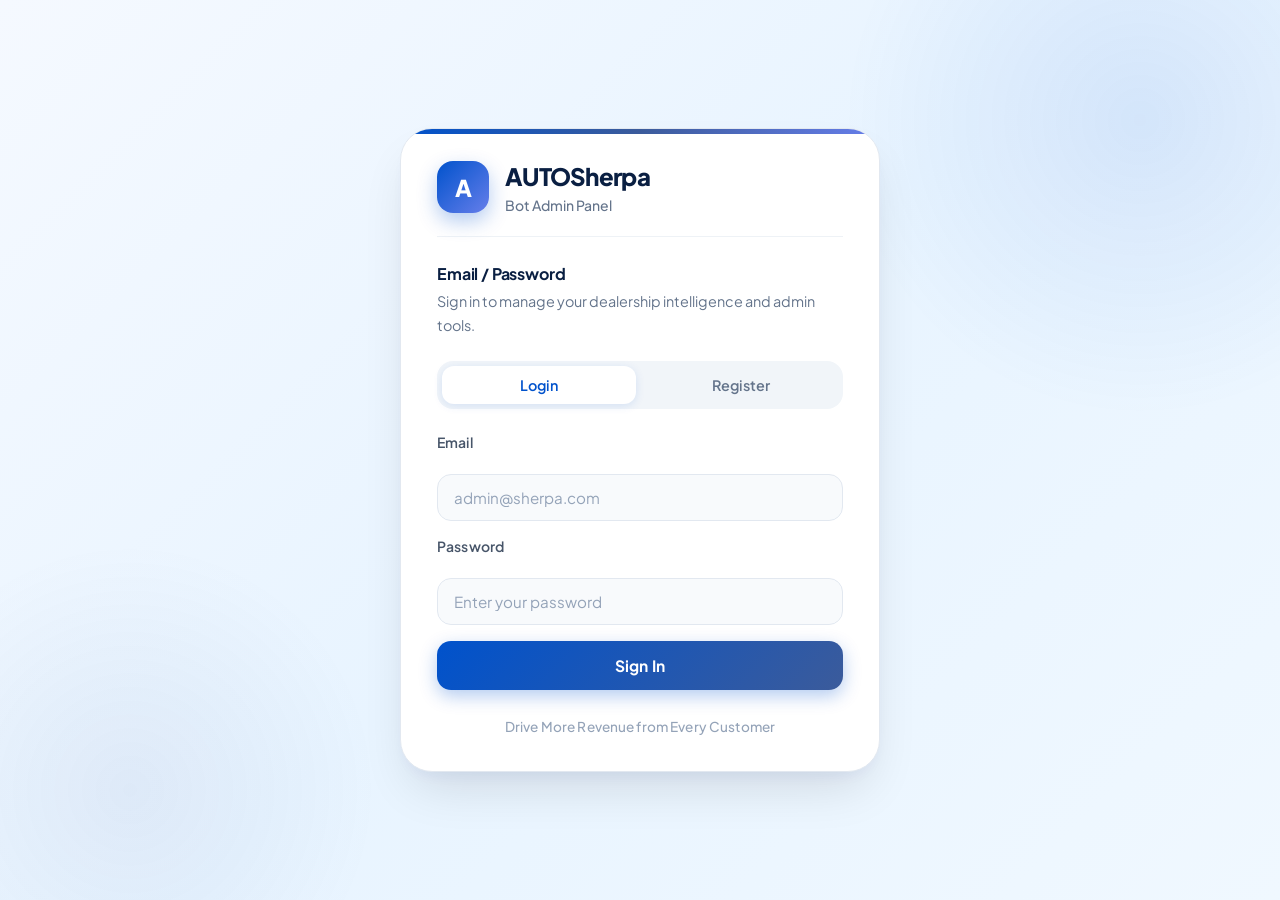
==== commit 6cfc7c43: "Commit changes before pushing to new repository" ====
--- a/frontend/index.html
+++ b/frontend/index.html
@@ -13,9 +13,9 @@
   <div class="app">
     <div class="sidebar-overlay" id="sidebarOverlay"></div>
     <header class="mobile-header">
-      <button class="menu-toggle" id="menuToggle">☰</button>
+      <button class="menu-toggle" id="menuToggle" type="button">☰</button>
       <div class="mobile-brand">AutoSherpa</div>
-      <div style="width: 24px;"></div> <!-- Spacer -->
+      <div style="width: 40px;"></div> <!-- Spacer -->
     </header>
 
     <aside class="sidebar">
@@ -288,6 +288,6 @@
   
   <script src="js/config.js?v=1.2"></script>
   <script src="js/index.js"></script>
-<script src="js/mobile.js"></script>
+
 </body>
-</html>+</html>
--- a/frontend/css/index.css
+++ b/frontend/css/index.css
@@ -1005,10 +1005,6 @@
 }
 
 @media (max-width: 900px) {
-  .sidebar {
-    display: none;
-  }
-  
   .main {
     padding: 24px;
   }
@@ -1855,123 +1851,131 @@
   opacity: 1;
 }
 
-/* Tablet & Large Mobile */
-@media (max-width: 1200px) {
-  .stats-grid {
-    grid-template-columns: repeat(2, 1fr);
-  }
-  .cards {
-    grid-template-columns: repeat(2, 1fr);
-  }
-}
-
-/* Small Screens / Mobile */
+/* ==========================================================================
+   EXPERT RESPONSIVE DESIGN SYSTEM (Breakpoints: 1024px, 768px, 480px)
+   ========================================================================== */
+
+/* --- 1024px - Tablets & Small Laptops --- */
+@media (max-width: 1024px) {
+  .stats-grid { grid-template-columns: repeat(2, 1fr); gap: 20px; }
+  .dash-grid { grid-template-columns: repeat(2, 1fr) !important; gap: 20px; }
+  .cards { grid-template-columns: repeat(2, 1fr); gap: 20px; }
+  
+  .main { padding: 32px 24px; }
+  .header h1 { font-size: 36px; }
+}
+
+/* --- 768px - Mobile Phones & Portrait Tablets --- */
 @media (max-width: 768px) {
-  .app {
-    flex-direction: column;
-  }
-
-  .mobile-header {
+  html body .app { flex-direction: column; }
+
+  /* Mobile Branding Header */
+  html body .mobile-header {
+    display: flex !important;
+    background: linear-gradient(135deg, #004aad 0%, #0052cc 100%) !important;
+    padding: 14px 20px;
+    height: 64px;
+    z-index: 1000;
+  }
+
+  /* ABSOLUTE SIDEBAR OVERRIDE - Rock Solid Version */
+  html body .app aside.sidebar {
+    display: none !important;
+    position: fixed !important;
+    left: 0 !important;
+    top: 0 !important;
+    width: 280px !important;
+    height: 100vh !important;
+    z-index: 10000 !important;
+    background: linear-gradient(180deg, #004aad 0%, #003d99 100%) !important;
+    padding-top: 20px !important;
+    flex-direction: column !important;
+    visibility: visible !important;
+  }
+
+  html body .app aside.sidebar.active {
+    display: flex !important;
+  }
+
+  /* Sidebar contents visibility */
+  .sidebar .nav {
+    display: flex !important;
+    flex-direction: column !important;
+    width: 100% !important;
+    padding: 0 10px !important;
+  }
+
+  .sidebar .nav-item {
+    display: flex !important;
+    opacity: 0 !important;
+    transform: translateX(-20px) !important;
+    transition: all 0.4s ease !important;
+  }
+
+  .sidebar.active .nav-item {
+    opacity: 1 !important;
+    transform: translateX(0) !important;
+  }
+
+  /* Staggered animation for menu items */
+  .sidebar.active .nav-item:nth-child(1) { transition-delay: 0.1s; }
+  .sidebar.active .nav-item:nth-child(2) { transition-delay: 0.15s; }
+  .sidebar.active .nav-item:nth-child(3) { transition-delay: 0.2s; }
+  .sidebar.active .nav-item:nth-child(4) { transition-delay: 0.25s; }
+  .sidebar.active .nav-item:nth-child(5) { transition-delay: 0.3s; }
+  .sidebar.active .nav-item:nth-child(6) { transition-delay: 0.35s; }
+  .sidebar.active .nav-item:nth-child(7) { transition-delay: 0.4s; }
+  .sidebar.active .nav-item:nth-child(8) { transition-delay: 0.45s; }
+  .sidebar.active .nav-item:nth-child(9) { transition-delay: 0.5s; }
+
+  .main { padding: 20px 16px !important; }
+  .header { margin-bottom: 24px; text-align: center; }
+  .header h1 { font-size: 28px; line-height: 1.2; width: 100%; }
+  .header p { font-size: 15px; margin: 0 auto; width: 100%; }
+
+  .header-flex {
+    flex-direction: column !important;
+    align-items: center !important;
+    gap: 16px !important;
+    text-align: center;
+  }
+
+  .header-content {
+    width: 100% !important;
+    max-width: 100% !important;
+  }
+
+  .header-right {
+    width: 100% !important;
+    padding-top: 0 !important;
     display: flex;
-  }
-
-  .sidebar {
-    position: fixed;
-    left: -280px; /* Hide completely */
-    top: 0;
-    bottom: 0;
-    width: 280px;
-    height: 100vh;
-    z-index: 999;
-    transition: transform 0.3s cubic-bezier(0.4, 0, 0.2, 1);
-    box-shadow: 20px 0 50px rgba(0,0,0,0.3);
-  }
-
-  .sidebar.active {
-    transform: translateX(280px);
-  }
-
-  .main {
-    padding: 24px 16px;
-  }
-
-  .header h1 {
-    font-size: 32px;
-  }
-
-  .stats-grid {
-    grid-template-columns: 1fr;
-    gap: 16px;
-  }
-
-  .dash-grid {
+    justify-content: center;
+  }
+
+  .action-trigger-btn {
+    width: 100% !important;
+    justify-content: center !important;
+    max-width: 400px;
+  }
+
+  .stats-grid, .dash-grid, .cards {
     grid-template-columns: 1fr !important;
     gap: 16px;
   }
 
-  .cards {
-    grid-template-columns: 1fr;
-    gap: 20px;
-  }
-
-  .card {
-    padding: 24px;
-  }
-
-  .trend-bars {
-    gap: 4px;
-    height: 140px;
-  }
-
-  .trend-labels {
-    gap: 4px;
-  }
-
-  .summary-grid {
-    grid-template-columns: 1fr;
-    gap: 12px;
-  }
-
-  /* Table responsiveness */
-  .table-premium, .report-table, .data-table {
+  /* Table Responsiveness */
+  .table-premium, .report-table, .data-table, .locations-table, .sales-table, .usedcar-table, .history-table, .table-wrapper table {
     display: block;
     width: 100%;
     overflow-x: auto;
     white-space: nowrap;
     -webkit-overflow-scrolling: touch;
-  }
-
-  /* Full view container adjustments */
-  .app.sidebar-hidden .main {
-    padding: 24px 16px;
-  }
-
-  .view-header {
-    flex-direction: column;
-    align-items: stretch;
-    gap: 16px;
-  }
-
-  .view-title h2 {
-    font-size: 28px;
-  }
-
-  .view-filters-bar {
-    padding: 16px;
-  }
-
-  .filter-section {
-    flex-direction: column;
-    align-items: flex-start;
-    gap: 8px;
-  }
-
-  .view-period-selector, .view-module-tabs {
-    flex-wrap: wrap;
-  }
-
-  .view-table-container {
-    padding: 12px;
-    border-radius: 20px;
-  }
-}
+    border-radius: 12px;
+  }
+}
+
+/* --- 480px - Extra Small Devices --- */
+@media (max-width: 480px) {
+  .header h1 { font-size: 24px; }
+  .card, .dash-card { padding: 20px 16px; border-radius: 20px; }
+}
